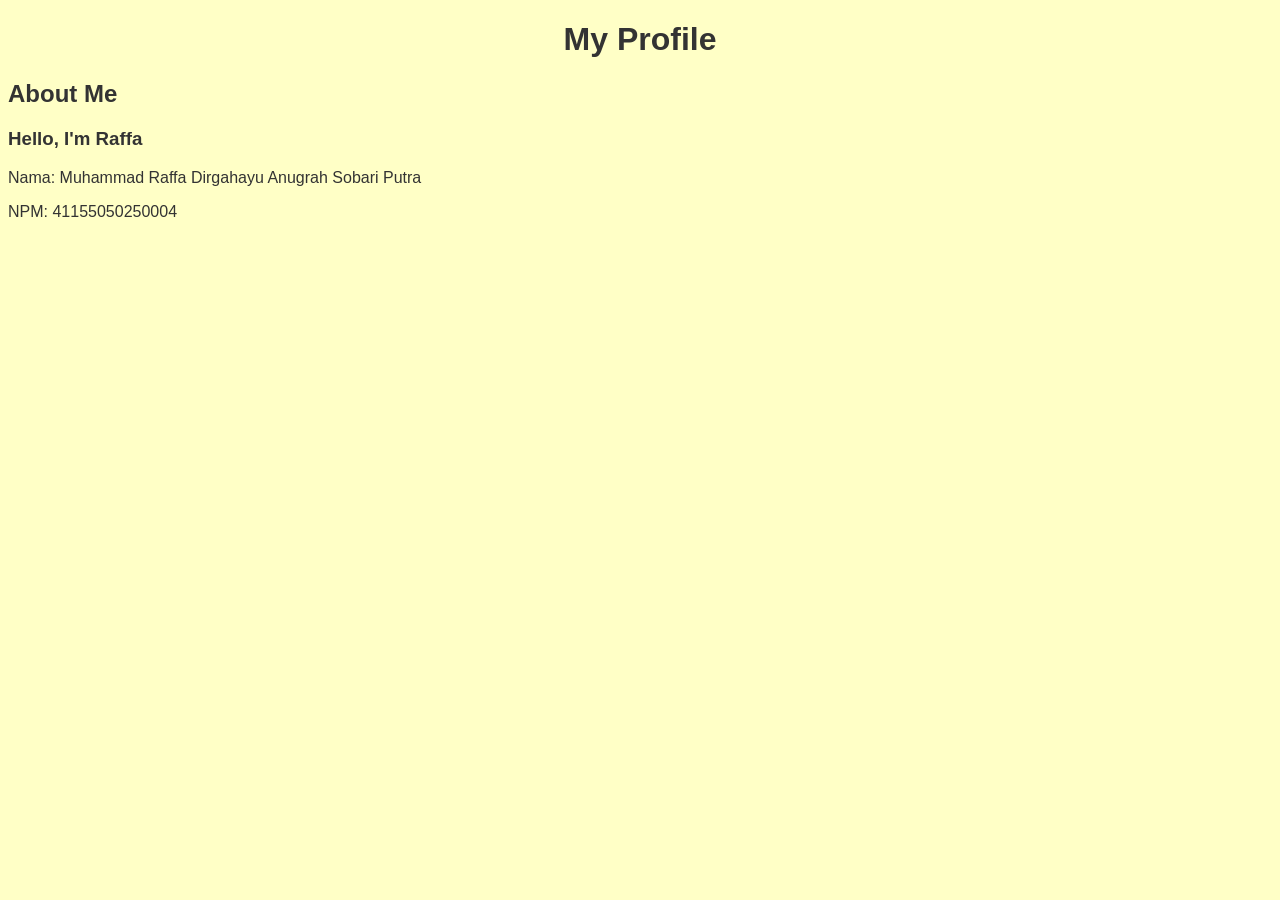
==== index.html @ 3832b99d "Add files via upload" ====
<!DOCTYPE html>
<html lang="en">
<head>
    <meta charset="UTF-8">
    <title>My Profile - About</title>
</head>
<body style="font-family: Arial, sans-serif; background-color: #ff55; color: #333;">

    <header>
        <h1 style="text-align: center;">My Profile</h1>
    </header>

    <main>
        <section class="profile">
            <h2>About Me</h2>

            <h3>Hello, I'm Raffa</h3>

            <p>
                Nama: Muhammad Raffa Dirgahayu Anugrah Sobari Putra
            </p>

            <p>
                NPM: 41155050250004
            </p>
        </section>
    </main>
</body>
</html>
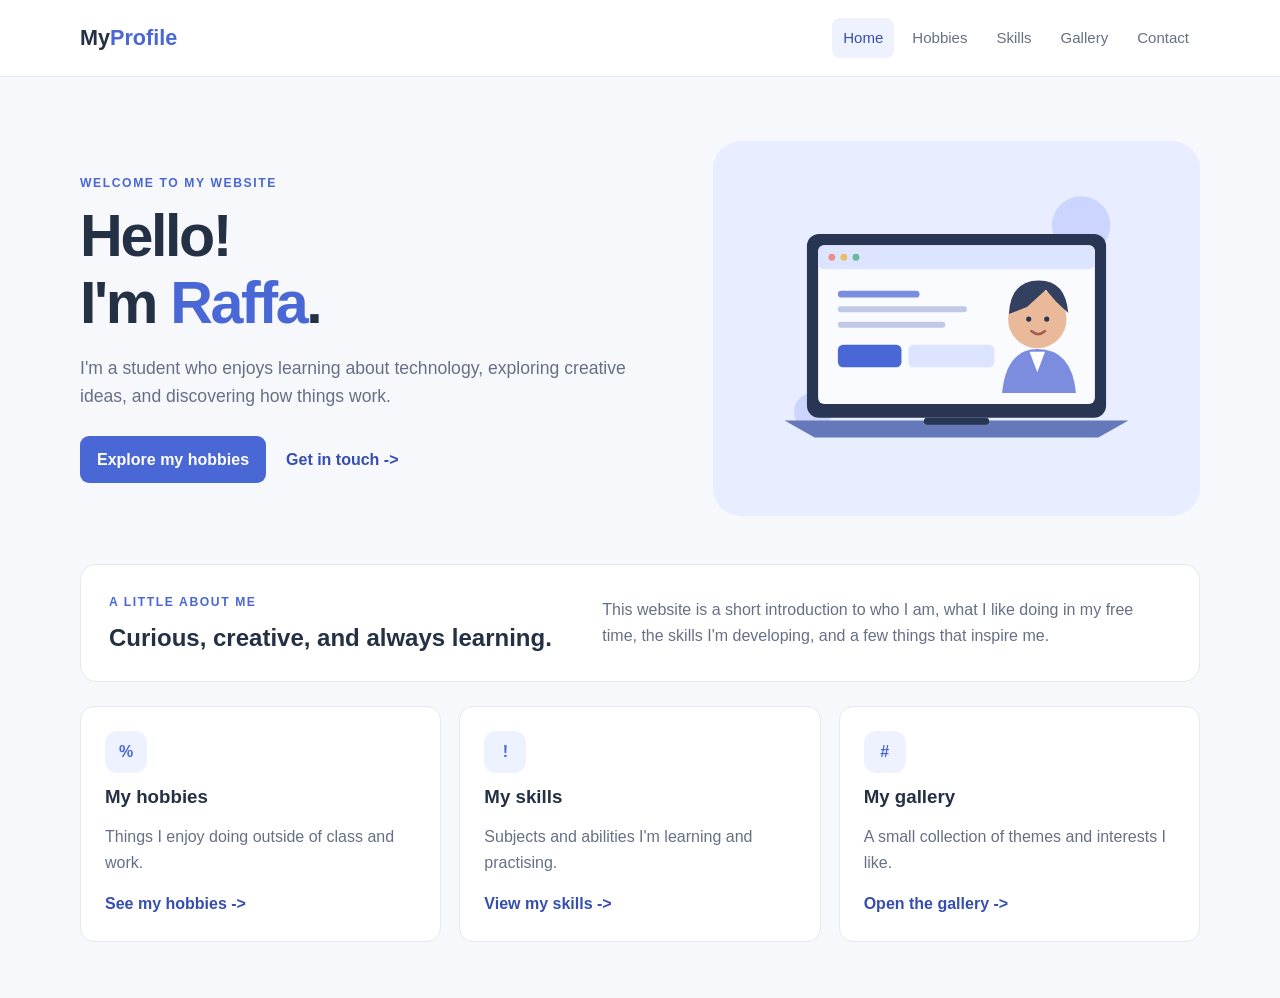
==== commit 0a0eddf7: "Add files via upload" ====
--- a/index.html
+++ b/index.html
@@ -1,29 +1,67 @@
-<!DOCTYPE html>
-<html lang="en">
-<head>
-    <meta charset="UTF-8">
-    <title>My Profile - About</title>
-</head>
-<body style="font-family: Arial, sans-serif; background-color: #ff55; color: #333;">
-
-    <header>
-        <h1 style="text-align: center;">My Profile</h1>
-    </header>
-
-    <main>
-        <section class="profile">
-            <h2>About Me</h2>
-
-            <h3>Hello, I'm Raffa</h3>
-
-            <p>
-                Nama: Muhammad Raffa Dirgahayu Anugrah Sobari Putra
-            </p>
-
-            <p>
-                NPM: 41155050250004
-            </p>
-        </section>
-    </main>
-</body>
-</html>+<!DOCTYPE html>
+<html lang="en">
+<head>
+    <meta charset="UTF-8">
+    <meta name="viewport" content="width=device-width, initial-scale=1.0">
+    <title>My Profile | Home</title>
+    <link rel="stylesheet" href="style.css">
+</head>
+<body>
+    <header class="site-header">
+        <a class="brand" href="index.html">My<span>Profile</span></a>
+        <nav aria-label="Main navigation">
+            <a class="active" href="index.html">Home</a>
+            <a href="hobbies.html">Hobbies</a>
+            <a href="skills.html">Skills</a>
+            <a href="gallery.html">Gallery</a>
+            <a href="contact.html">Contact</a>
+        </nav>
+    </header>
+
+    <main>
+        <section class="hero">
+            <div class="hero-copy">
+                <p class="eyebrow">WELCOME TO MY WEBSITE</p>
+                <h1>Hello!<br>I'm <span>Raffa</span>.</h1>
+                <p class="lead">I'm a student who enjoys learning about technology, exploring creative ideas, and discovering how things work.</p>
+                <div class="hero-actions">
+                    <a class="button" href="hobbies.html">Explore my hobbies</a>
+                    <a class="text-link" href="contact.html">Get in touch -></a>
+                </div>
+            </div>
+            <div class="hero-art">
+                <img src="images/profile-illustration.svg" alt="Illustration of a person working at a computer">
+            </div>
+        </section>
+
+        <section class="intro-card">
+            <div>
+                <p class="eyebrow">A LITTLE ABOUT ME</p>
+                <h2>Curious, creative, and always learning.</h2>
+            </div>
+            <p>This website is a short introduction to who I am, what I like doing in my free time, the skills I'm developing, and a few things that inspire me.</p>
+        </section>
+
+        <section class="three-cards">
+            <article class="card">
+                <div class="icon">%</div>
+                <h3>My hobbies</h3>
+                <p>Things I enjoy doing outside of class and work.</p>
+                <a href="hobbies.html">See my hobbies -></a>
+            </article>
+            <article class="card">
+                <div class="icon">!</div>
+                <h3>My skills</h3>
+                <p>Subjects and abilities I'm learning and practising.</p>
+                <a href="skills.html">View my skills -></a>
+            </article>
+            <article class="card">
+                <div class="icon">#</div>
+                <h3>My gallery</h3>
+                <p>A small collection of themes and interests I like.</p>
+                <a href="gallery.html">Open the gallery -></a>
+            </article>
+        </section>
+    </main>
+</body>
+</html>
--- a/style.css
+++ b/style.css
@@ -0,0 +1,473 @@
+:root {
+    --ink: #243044;
+    --muted: #667085;
+    --accent: #4967d5;
+    --accent-dark: #354eb0;
+    --soft: #eef2ff;
+    --paper: #ffffff;
+    --background: #f7f8fc;
+    --border: #e5e8f0;
+}
+
+* {
+    box-sizing: border-box;
+}
+
+html {
+    scroll-behavior: smooth;
+}
+
+body {
+    margin: 0;
+    font-family: Arial, Helvetica, sans-serif;
+    color: var(--ink);
+    background: var(--background);
+    line-height: 1.6;
+}
+
+.site-header {
+    display: flex;
+    align-items: center;
+    justify-content: space-between;
+    gap: 24px;
+    padding: 18px max(5%, calc((100% - 1120px) / 2));
+    background: var(--paper);
+    border-bottom: 1px solid var(--border);
+}
+
+.brand {
+    color: var(--ink);
+    text-decoration: none;
+    font-size: 1.35rem;
+    font-weight: 800;
+    white-space: nowrap;
+}
+
+.brand span,
+h1 span {
+    color: var(--accent);
+}
+
+nav {
+    display: flex;
+    flex-wrap: wrap;
+    gap: 7px;
+}
+
+nav a {
+    color: var(--muted);
+    text-decoration: none;
+    font-size: 0.94rem;
+    padding: 8px 11px;
+    border-radius: 8px;
+}
+
+nav a:hover,
+nav a.active {
+    color: var(--accent-dark);
+    background: var(--soft);
+}
+
+main {
+    width: min(1120px, 90%);
+    margin: 0 auto;
+}
+
+.hero {
+    display: grid;
+    grid-template-columns: 1.1fr 0.9fr;
+    align-items: center;
+    gap: 38px;
+    padding: 64px 0 48px;
+}
+
+.eyebrow {
+    margin: 0 0 10px;
+    color: var(--accent);
+    font-size: 0.76rem;
+    font-weight: 800;
+    letter-spacing: 0.13em;
+}
+
+h1 {
+    margin: 0 0 16px;
+    font-size: clamp(2.3rem, 5vw, 3.7rem);
+    line-height: 1.12;
+    letter-spacing: -0.04em;
+}
+
+h2, h3 {
+    line-height: 1.25;
+}
+
+h2 {
+    margin-top: 0;
+}
+
+.lead {
+    max-width: 580px;
+    color: var(--muted);
+    font-size: 1.1rem;
+}
+
+.hero-art {
+    padding: 20px;
+    background: #e8edff;
+    border-radius: 28px;
+}
+
+.hero-art img {
+    display: block;
+    width: 100%;
+    max-height: 340px;
+}
+
+.hero-actions {
+    display: flex;
+    flex-wrap: wrap;
+    align-items: center;
+    gap: 20px;
+    margin-top: 26px;
+}
+
+.button {
+    display: inline-block;
+    border: 0;
+    border-radius: 9px;
+    padding: 11px 17px;
+    background: var(--accent);
+    color: white;
+    font: inherit;
+    font-weight: 700;
+    text-decoration: none;
+    cursor: pointer;
+}
+
+.button:hover {
+    background: var(--accent-dark);
+}
+
+.text-link,
+.card a {
+    color: var(--accent-dark);
+    text-decoration: none;
+    font-weight: 700;
+}
+
+.intro-card {
+    display: grid;
+    grid-template-columns: 0.9fr 1.1fr;
+    gap: 28px;
+    align-items: center;
+    padding: 28px;
+    background: var(--paper);
+    border: 1px solid var(--border);
+    border-radius: 16px;
+}
+
+.intro-card h2 {
+    margin-bottom: 0;
+}
+
+.intro-card > p {
+    margin: 0;
+    color: var(--muted);
+}
+
+.three-cards,
+.skill-grid {
+    display: grid;
+    grid-template-columns: repeat(3, 1fr);
+    gap: 18px;
+    margin: 24px 0 56px;
+}
+
+.card {
+    padding: 24px;
+    background: var(--paper);
+    border: 1px solid var(--border);
+    border-radius: 14px;
+}
+
+.card h3,
+.card h2 {
+    margin: 12px 0 8px;
+}
+
+.card p {
+    color: var(--muted);
+}
+
+.icon {
+    display: grid;
+    place-items: center;
+    width: 42px;
+    height: 42px;
+    border-radius: 12px;
+    background: var(--soft);
+    color: var(--accent);
+    font-weight: 800;
+}
+
+.page-main {
+    min-height: calc(100vh - 160px);
+    padding-top: 42px;
+    padding-bottom: 60px;
+}
+
+.page-heading {
+    max-width: 720px;
+    margin-bottom: 30px;
+}
+
+.page-heading h1 {
+    font-size: clamp(2.2rem, 4vw, 3.2rem);
+}
+
+.page-heading > p:last-child {
+    color: var(--muted);
+}
+
+.hobby-list {
+    display: grid;
+    gap: 18px;
+}
+
+.hobby-card {
+    display: grid;
+    grid-template-columns: 190px 1fr;
+    align-items: center;
+    gap: 24px;
+    padding: 20px;
+    background: var(--paper);
+    border: 1px solid var(--border);
+    border-radius: 15px;
+}
+
+.hobby-card img {
+    width: 100%;
+    height: 150px;
+    object-fit: contain;
+    padding: 10px;
+    background: var(--soft);
+    border-radius: 11px;
+}
+
+.hobby-card h2 {
+    margin: 0 0 8px;
+    font-size: 1.25rem;
+}
+
+.hobby-card p {
+    margin-top: 0;
+    color: var(--muted);
+}
+
+.tag {
+    display: inline-block;
+    padding: 4px 9px;
+    border-radius: 20px;
+    color: var(--accent-dark);
+    background: var(--soft);
+    font-size: 0.8rem;
+}
+
+.note {
+    margin-top: 24px;
+    padding: 16px 18px;
+    color: #49536b;
+    background: #fff8e7;
+    border-left: 4px solid #e9b949;
+    border-radius: 7px;
+}
+
+.skill-grid {
+    grid-template-columns: repeat(2, 1fr);
+}
+
+.skill-track {
+    height: 8px;
+    margin: 16px 0 5px;
+    overflow: hidden;
+    background: #e9ecf5;
+    border-radius: 20px;
+}
+
+.skill-track span {
+    display: block;
+    height: 100%;
+    background: var(--accent);
+    border-radius: inherit;
+}
+
+.skill-card small {
+    color: var(--muted);
+}
+
+.gallery-grid {
+    display: grid;
+    grid-template-columns: repeat(2, 1fr);
+    gap: 20px;
+}
+
+.gallery-item {
+    margin: 0;
+    overflow: hidden;
+    background: var(--paper);
+    border: 1px solid var(--border);
+    border-radius: 15px;
+}
+
+.gallery-item img {
+    display: block;
+    width: 100%;
+    height: 230px;
+    object-fit: contain;
+    padding: 18px;
+    background: #edf0ff;
+}
+
+.gallery-item figcaption {
+    display: flex;
+    flex-direction: column;
+    gap: 3px;
+    padding: 16px 18px;
+}
+
+.gallery-item figcaption span {
+    color: var(--muted);
+    font-size: 0.92rem;
+}
+
+.contact-layout {
+    display: grid;
+    grid-template-columns: 0.8fr 1.2fr;
+    gap: 22px;
+    align-items: start;
+}
+
+.contact-info,
+.contact-form {
+    padding: 26px;
+    background: var(--paper);
+    border: 1px solid var(--border);
+    border-radius: 15px;
+}
+
+.contact-info p {
+    margin: 20px 0;
+}
+
+.contact-form {
+    display: flex;
+    flex-direction: column;
+}
+
+.contact-form label {
+    margin: 12px 0 5px;
+    font-weight: 700;
+    font-size: 0.92rem;
+}
+
+.contact-form input,
+.contact-form select,
+.contact-form textarea {
+    width: 100%;
+    padding: 11px 12px;
+    border: 1px solid #d6dbe7;
+    border-radius: 8px;
+    background: white;
+    color: var(--ink);
+    font: inherit;
+}
+
+.contact-form input:focus,
+.contact-form select:focus,
+.contact-form textarea:focus {
+    outline: 2px solid #c5d0ff;
+    border-color: var(--accent);
+}
+
+.contact-form .button {
+    align-self: flex-start;
+    margin-top: 18px;
+}
+
+.small-note {
+    color: var(--muted);
+    font-size: 0.84rem;
+}
+
+footer {
+    padding: 22px 5%;
+    color: var(--muted);
+    background: var(--paper);
+    border-top: 1px solid var(--border);
+    text-align: center;
+    font-size: 0.88rem;
+}
+
+footer p {
+    margin: 0;
+}
+
+@media (max-width: 760px) {
+    .site-header {
+        flex-direction: column;
+        gap: 12px;
+    }
+
+    nav {
+        justify-content: center;
+    }
+
+    .hero,
+    .intro-card,
+    .contact-layout {
+        grid-template-columns: 1fr;
+    }
+
+    .hero {
+        padding-top: 38px;
+    }
+
+    .hero-art {
+        max-width: 480px;
+        margin: 0 auto;
+    }
+
+    .three-cards {
+        grid-template-columns: 1fr;
+    }
+
+    .hobby-card {
+        grid-template-columns: 1fr;
+    }
+
+    .hobby-card img {
+        height: 180px;
+    }
+}
+
+@media (max-width: 500px) {
+    .skill-grid,
+    .gallery-grid {
+        grid-template-columns: 1fr;
+    }
+
+    nav {
+        gap: 2px;
+    }
+
+    nav a {
+        padding: 7px 8px;
+        font-size: 0.88rem;
+    }
+
+    .intro-card,
+    .card,
+    .contact-info,
+    .contact-form {
+        padding: 20px;
+    }
+}
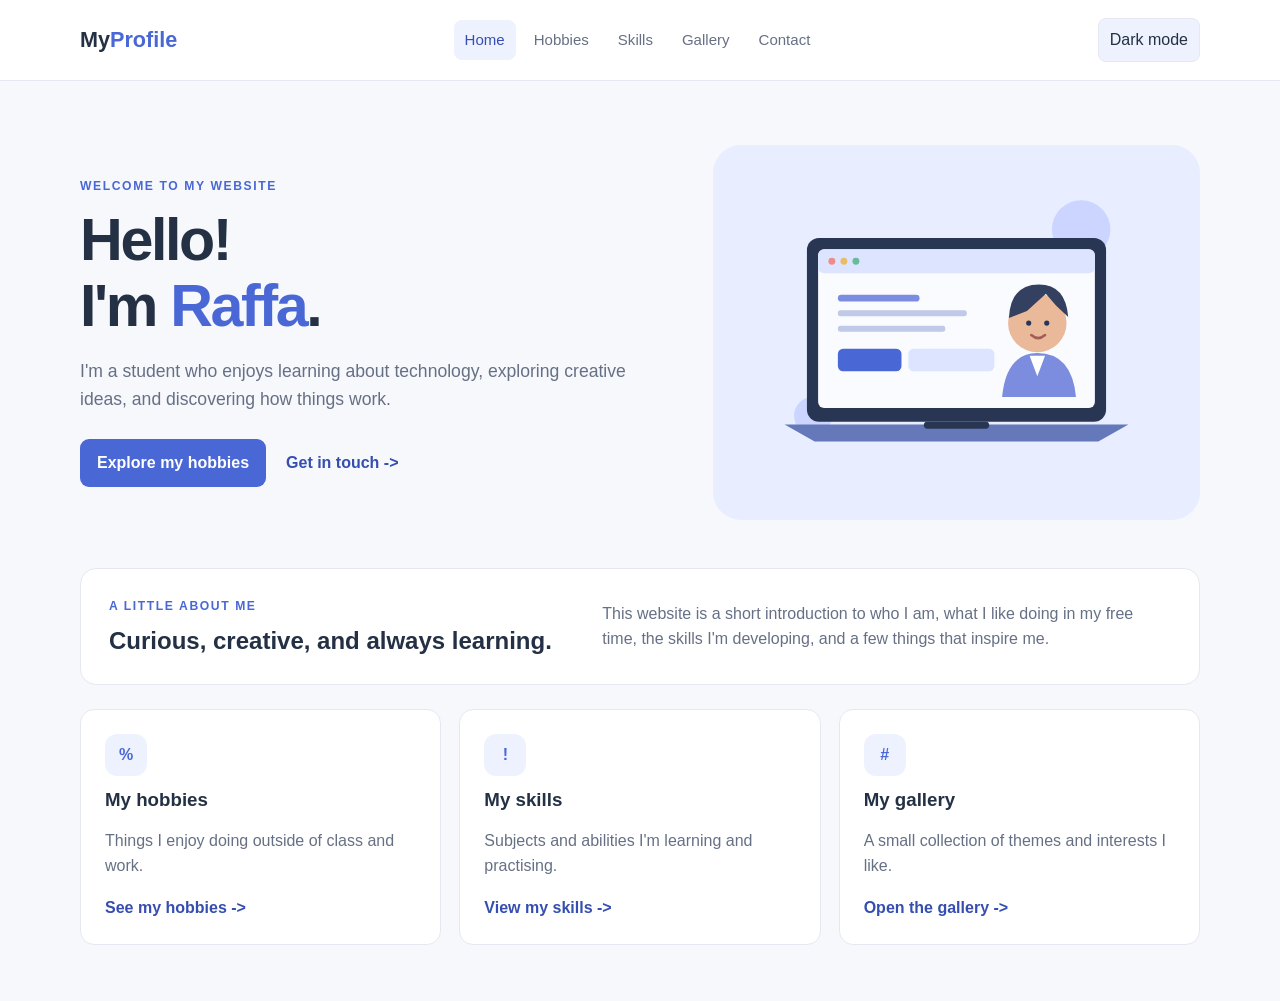
==== commit 36ff04f6: "Add files via upload" ====
--- a/index.html
+++ b/index.html
@@ -16,6 +16,7 @@
             <a href="gallery.html">Gallery</a>
             <a href="contact.html">Contact</a>
         </nav>
+        <button class="theme-toggle" id="themeToggle" type="button" aria-label="Switch to dark mode" aria-pressed="false">Dark mode</button>
     </header>
 
     <main>
@@ -63,5 +64,6 @@
             </article>
         </section>
     </main>
+    <script src="script.js"></script>
 </body>
-</html>
+</html>
--- a/style.css
+++ b/style.css
@@ -7,6 +7,12 @@
     --paper: #ffffff;
     --background: #f7f8fc;
     --border: #e5e8f0;
+    --art-background: #e8edff;
+    --gallery-background: #edf0ff;
+    --input-background: #ffffff;
+    --note-background: #fff8e7;
+    --note-text: #49536b;
+    --track-background: #e9ecf5;
 }
 
 * {
@@ -68,6 +74,21 @@
     background: var(--soft);
 }
 
+.theme-toggle {
+    flex-shrink: 0;
+    padding: 8px 11px;
+    border: 1px solid var(--border);
+    border-radius: 8px;
+    background: var(--soft);
+    color: var(--ink);
+    font: inherit;
+    cursor: pointer;
+}
+
+.theme-toggle:hover {
+    border-color: var(--accent);
+}
+
 main {
     width: min(1120px, 90%);
     margin: 0 auto;
@@ -112,7 +133,7 @@
 
 .hero-art {
     padding: 20px;
-    background: #e8edff;
+    background: var(--art-background);
     border-radius: 28px;
 }
 
@@ -276,7 +297,8 @@
     margin-top: 24px;
     padding: 16px 18px;
     color: #49536b;
-    background: #fff8e7;
+    background: var(--note-background);
+    color: var(--note-text);
     border-left: 4px solid #e9b949;
     border-radius: 7px;
 }
@@ -289,7 +311,7 @@
     height: 8px;
     margin: 16px 0 5px;
     overflow: hidden;
-    background: #e9ecf5;
+    background: var(--track-background);
     border-radius: 20px;
 }
 
@@ -324,7 +346,7 @@
     height: 230px;
     object-fit: contain;
     padding: 18px;
-    background: #edf0ff;
+    background: var(--gallery-background);
 }
 
 .gallery-item figcaption {
@@ -376,7 +398,7 @@
     padding: 11px 12px;
     border: 1px solid #d6dbe7;
     border-radius: 8px;
-    background: white;
+    background: var(--input-background);
     color: var(--ink);
     font: inherit;
 }
@@ -411,10 +433,52 @@
     margin: 0;
 }
 
+/* Dark mode: JavaScript adds this class to the body. */
+body.dark-mode {
+    --ink: #e7eaf2;
+    --muted: #b0b8ca;
+    --accent: #9aabff;
+    --accent-dark: #bdc7ff;
+    --soft: #303954;
+    --paper: #202635;
+    --background: #151a24;
+    --border: #353d50;
+    --art-background: #2b3450;
+    --gallery-background: #2b3450;
+    --input-background: #252d3d;
+    --note-background: #3b3425;
+    --note-text: #f1dfb7;
+    --track-background: #3a4358;
+}
+
+body,
+.site-header,
+.card,
+.intro-card,
+.hobby-card,
+.gallery-item,
+.contact-info,
+.contact-form,
+footer,
+.hero-art,
+.gallery-item img,
+.hobby-card img,
+.note,
+.theme-toggle,
+.contact-form input,
+.contact-form select,
+.contact-form textarea {
+    transition: background-color 0.25s ease, color 0.25s ease, border-color 0.25s ease;
+}
+
 @media (max-width: 760px) {
     .site-header {
         flex-direction: column;
         gap: 12px;
+    }
+
+    .theme-toggle {
+        align-self: center;
     }
 
     nav {
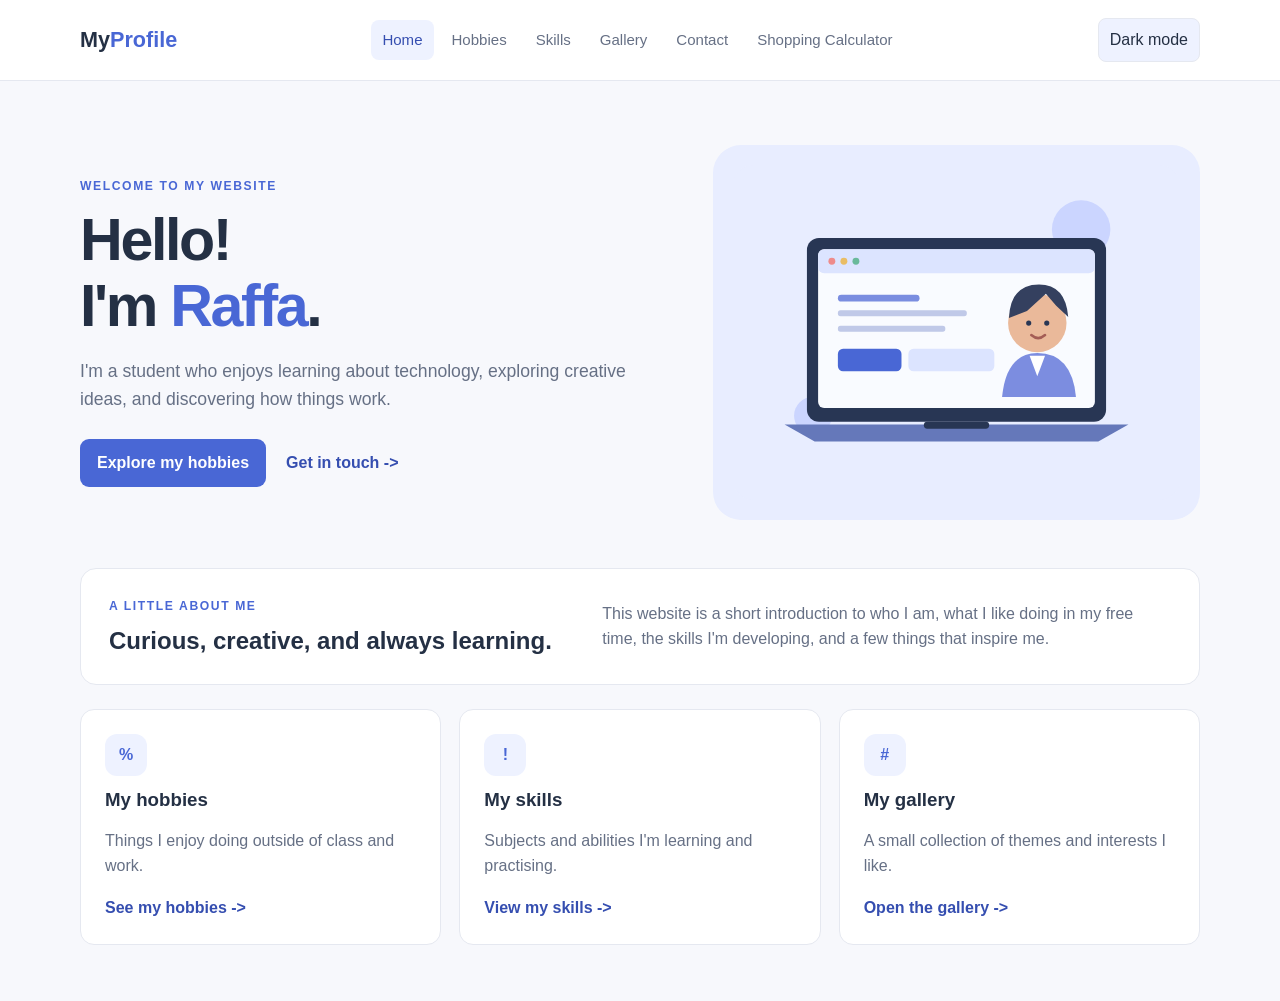
==== commit 1fac2b87: "Add link to Shopping Calculator in navigation" ====
--- a/index.html
+++ b/index.html
@@ -15,6 +15,7 @@
             <a href="skills.html">Skills</a>
             <a href="gallery.html">Gallery</a>
             <a href="contact.html">Contact</a>
+            <a href="economicform.html">Shopping Calculator</a>
         </nav>
         <button class="theme-toggle" id="themeToggle" type="button" aria-label="Switch to dark mode" aria-pressed="false">Dark mode</button>
     </header>
@@ -66,4 +67,4 @@
     </main>
     <script src="script.js"></script>
 </body>
-</html>+</html>
--- a/style.css
+++ b/style.css
@@ -535,3 +535,64 @@
         padding: 20px;
     }
 }
+
+/* Shopping Calculator */
+.calculator {
+    max-width: 500px;
+    margin: 30px auto;
+    padding: 25px;
+    border-radius: 10px;
+    background-color: #f4f4f4;
+    color: #222;
+}
+
+.calculator h1,
+.calculator > p {
+    text-align: center;
+}
+
+.calculator form {
+    display: flex;
+    flex-direction: column;
+    gap: 10px;
+}
+
+.calculator label {
+    font-weight: bold;
+}
+
+.calculator input {
+    padding: 10px;
+    border: 1px solid #ccc;
+    border-radius: 5px;
+    font-size: 16px;
+}
+
+.calculator button {
+    padding: 10px;
+    border: none;
+    border-radius: 5px;
+    cursor: pointer;
+    font-size: 16px;
+}
+
+.calculator button:hover {
+    opacity: 0.8;
+}
+
+.calculator-result {
+    margin-top: 25px;
+    padding: 15px;
+    border-radius: 8px;
+    background-color: #fff;
+    color: #222;
+}
+
+.calculator-result h2 {
+    text-align: center;
+}
+
+.calculator-result h3 {
+    border-top: 1px solid #ccc;
+    padding-top: 10px;
+}
